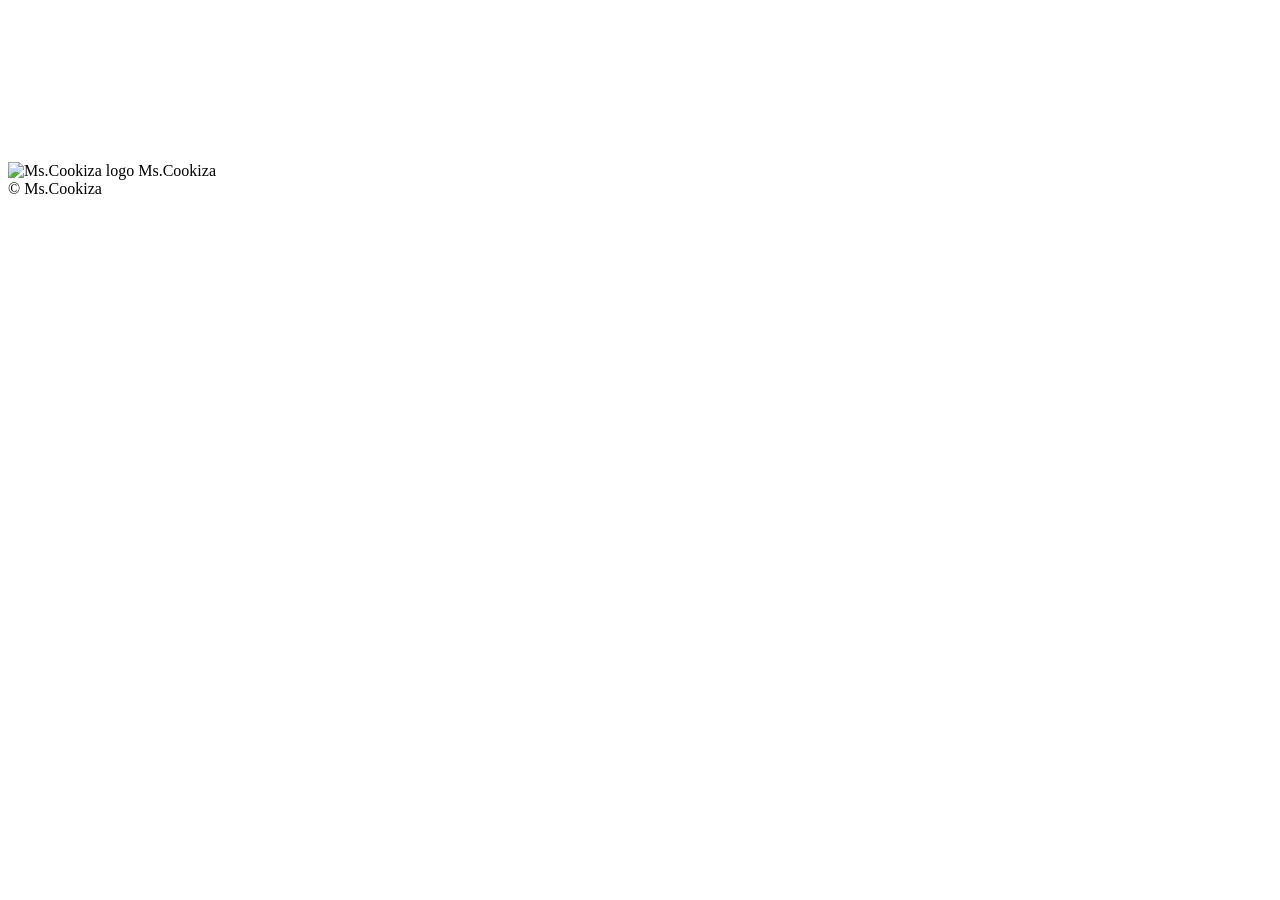
==== congrats.html @ 41e9b4df "Add files via upload" ====
<!DOCTYPE html>
<html lang="en">
<head>
  <meta charset="utf-8">
  <meta name="viewport" content="width=device-width, initial-scale=1">
  <title>Congratulations! · Ms.Cookiza</title>
  <meta name="robots" content="noindex">
  <meta name="theme-color" content="#008000">
  <link rel="icon" type="image/png" href="img/logo.png">
  <link rel="preconnect" href="https://fonts.googleapis.com">
  <link rel="preconnect" href="https://fonts.gstatic.com" crossorigin>
  <link href="https://fonts.googleapis.com/css2?family=Fredoka:wght@400;600;700&display=swap" rel="stylesheet">
  <link rel="stylesheet" href="css/style.css">
</head>
<body class="congrats-body">
  <canvas id="confetti" aria-hidden="true"></canvas>
  <div class="flag-bar" aria-hidden="true"><i></i><i></i><i></i></div>
  <div class="flag-hoist" aria-hidden="true"></div>

  <main class="page page--center">
    <header class="brand brand--small">
      <img class="brand__logo" src="img/logo.png" alt="Ms.Cookiza logo" width="72" height="72">
      <span class="brand__name">Ms.Cookiza</span>
    </header>

    <article class="card" id="card" hidden>
      <p class="card__eyebrow">Congratulations!</p>
      <h1 class="card__title">You won</h1>
      <p class="card__prize" id="prizeTitle"></p>
      <p class="card__desc" id="prizeDesc"></p>

      <div class="coupon">
        <span class="coupon__label">Your code</span>
        <strong class="coupon__code" id="couponCode"></strong>
        <button class="btn btn--ghost btn--small" id="copyBtn" type="button">Copy</button>
      </div>
      <p class="card__hint">Show this screen to the cashier to claim your prize.</p>

      <hr class="divider">

      <h2 class="follow__title">Follow us on Instagram for more sweet news</h2>
      <div class="follow">
        <a class="btn btn--social btn--instagram" id="igLink" target="_blank" rel="noopener noreferrer">
          <svg viewBox="0 0 24 24" width="22" height="22" aria-hidden="true"><path fill="currentColor" d="M7.8 2h8.4A5.8 5.8 0 0 1 22 7.8v8.4a5.8 5.8 0 0 1-5.8 5.8H7.8A5.8 5.8 0 0 1 2 16.2V7.8A5.8 5.8 0 0 1 7.8 2zm-.2 2A3.6 3.6 0 0 0 4 7.6v8.8A3.6 3.6 0 0 0 7.6 20h8.8a3.6 3.6 0 0 0 3.6-3.6V7.6A3.6 3.6 0 0 0 16.4 4H7.6zm9.65 1.5a1.25 1.25 0 1 1 0 2.5 1.25 1.25 0 0 1 0-2.5zM12 7a5 5 0 1 1 0 10 5 5 0 0 1 0-10zm0 2a3 3 0 1 0 0 6 3 3 0 0 0 0-6z"/></svg>
          Follow on Instagram
        </a>
      </div>
    </article>
  </main>

  <footer class="footer">© <span id="year"></span> Ms.Cookiza</footer>

  <script src="js/config.js"></script>
  <script src="js/congrats.js"></script>
</body>
</html>
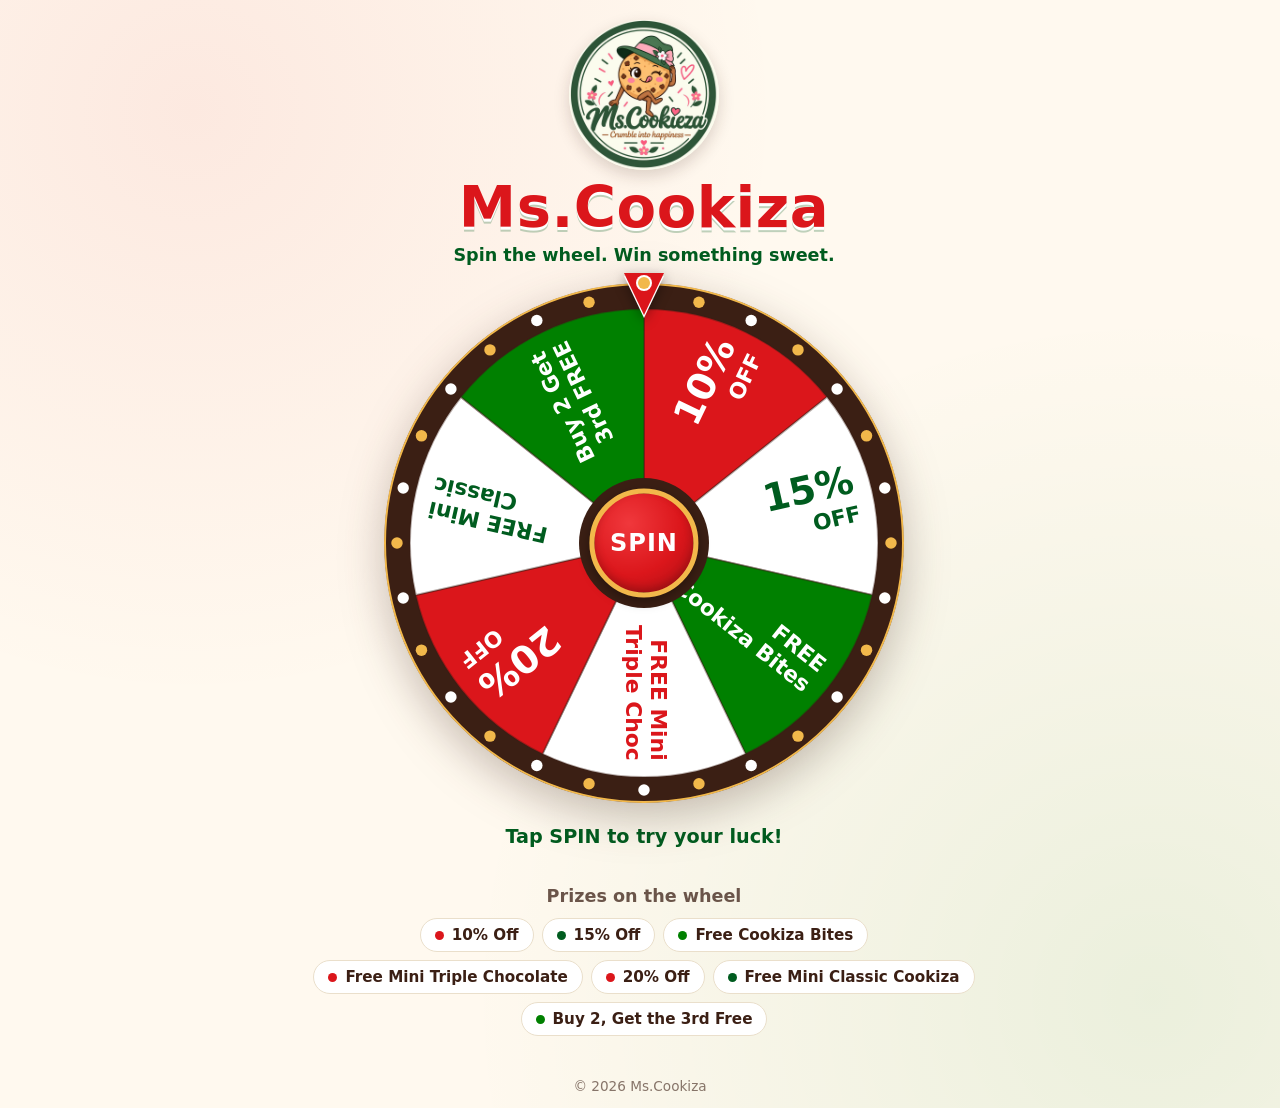
==== commit 502a4725: "Update congrats.html" ====
--- a/congrats.html
+++ b/congrats.html
@@ -14,8 +14,7 @@
 </head>
 <body class="congrats-body">
   <canvas id="confetti" aria-hidden="true"></canvas>
-  <div class="flag-bar" aria-hidden="true"><i></i><i></i><i></i></div>
-  <div class="flag-hoist" aria-hidden="true"></div>
+
 
   <main class="page page--center">
     <header class="brand brand--small">
--- a/css/style.css
+++ b/css/style.css
@@ -0,0 +1,200 @@
+/* Ms.Cookiza Spin & Win — Omani flag palette (white · red · green) */
+:root {
+  --red: #DB161B;
+  --red-dark: #A80F14;
+  --green: #008000;
+  --green-dark: #005C1F;
+  --white: #FFFFFF;
+  --cream: #FFF9EF;
+  --line: #EADFCB;
+  --ink: #3B1F14;          /* chocolate */
+  --gold: #F2B84B;
+  --radius: 22px;
+  --font: "Fredoka", "Segoe UI", system-ui, -apple-system, Roboto, sans-serif;
+}
+
+* { box-sizing: border-box; }
+html { -webkit-text-size-adjust: 100%; }
+body {
+  margin: 0;
+  min-height: 100vh;
+  min-height: 100dvh;
+  display: flex;
+  flex-direction: column;
+  font-family: var(--font);
+  color: var(--ink);
+  background:
+    radial-gradient(circle at 15% 10%, rgba(219,22,27,.07), transparent 40%),
+    radial-gradient(circle at 90% 90%, rgba(0,128,0,.08), transparent 45%),
+    var(--cream);
+}
+
+/* ---- Flag-inspired framing ---- */
+.flag-bar { display: grid; grid-template-rows: 1fr 1fr 1fr; height: 18px; border-bottom: 1px solid var(--line); }
+.flag-bar i:nth-child(1) { background: var(--white); }
+.flag-bar i:nth-child(2) { background: var(--red); }
+.flag-bar i:nth-child(3) { background: var(--green); }
+.flag-hoist { position: fixed; top: 18px; bottom: 0; left: 0; width: 12px; background: var(--red); z-index: 0; }
+@media (min-width: 760px) { .flag-hoist { width: 22px; } }
+
+.page {
+  position: relative;
+  z-index: 1;
+  flex: 1;
+  width: 100%;
+  max-width: 760px;
+  margin: 0 auto;
+  padding: 20px 22px 28px 30px;
+  text-align: center;
+}
+.page--center { display: flex; flex-direction: column; align-items: center; justify-content: center; }
+
+/* ---- Brand ---- */
+.brand__logo { display: block; margin: 0 auto; width: clamp(110px, 32vw, 150px); height: auto; border-radius: 50%; box-shadow: 0 6px 16px rgba(59,31,20,.18); }
+.brand__name {
+  margin: 4px 0 0;
+  font-size: clamp(2.4rem, 8vw, 3.6rem);
+  font-weight: 700;
+  letter-spacing: .5px;
+  color: var(--red);
+  text-shadow: 0 3px 0 var(--white), 0 5px 0 rgba(0,92,31,.25);
+}
+.brand__tag { margin: 4px 0 0; font-size: 1.1rem; color: var(--green-dark); font-weight: 600; }
+.brand--small { margin-bottom: 14px; }
+.brand--small .brand__name { font-size: 2rem; display: inline-block; vertical-align: middle; margin-left: 6px; }
+.brand--small .brand__logo { display: inline-block; width: 64px; vertical-align: middle; }
+
+/* ---- Wheel ---- */
+.stage { margin-top: 18px; }
+.wheel-wrap {
+  position: relative;
+  width: min(92vw, 520px);
+  aspect-ratio: 1;
+  margin: 0 auto;
+  filter: drop-shadow(0 14px 22px rgba(59,31,20,.28));
+}
+#wheel { width: 100%; height: 100%; display: block; border-radius: 50%; will-change: transform; }
+
+.pointer {
+  position: absolute;
+  top: -10px;
+  left: 50%;
+  width: 0; height: 0;
+  transform: translateX(-50%);
+  border-left: 20px solid transparent;
+  border-right: 20px solid transparent;
+  border-top: 42px solid var(--red);
+  z-index: 3;
+  filter: drop-shadow(0 3px 0 var(--white)) drop-shadow(0 4px 6px rgba(0,0,0,.35));
+}
+.pointer::after {
+  content: "";
+  position: absolute;
+  top: -38px; left: -6px;
+  width: 12px; height: 12px;
+  border-radius: 50%;
+  background: var(--gold);
+  box-shadow: 0 0 0 2px var(--white);
+}
+
+.hub {
+  position: absolute;
+  top: 50%; left: 50%;
+  width: 21%; aspect-ratio: 1;
+  transform: translate(-50%, -50%);
+  border: 5px solid var(--gold);
+  border-radius: 50%;
+  background: radial-gradient(circle at 35% 30%, #f0383c, var(--red) 55%, var(--red-dark));
+  color: var(--white);
+  font: 700 clamp(.95rem, 4.2vw, 1.5rem)/1 var(--font);
+  letter-spacing: 1px;
+  cursor: pointer;
+  z-index: 2;
+  box-shadow: 0 4px 12px rgba(0,0,0,.35), inset 0 -4px 8px rgba(0,0,0,.2);
+  animation: pulse 1.8s ease-in-out infinite;
+  transition: transform .15s ease, filter .15s ease;
+}
+.hub:hover:not(:disabled) { filter: brightness(1.08); }
+.hub:active:not(:disabled) { transform: translate(-50%, -50%) scale(.94); }
+.hub:focus-visible, .btn:focus-visible { outline: 3px solid var(--green); outline-offset: 3px; }
+.hub:disabled { animation: none; cursor: default; filter: saturate(.6); }
+@keyframes pulse {
+  0%, 100% { box-shadow: 0 4px 12px rgba(0,0,0,.35), 0 0 0 0 rgba(219,22,27,.5), inset 0 -4px 8px rgba(0,0,0,.2); }
+  50%      { box-shadow: 0 4px 12px rgba(0,0,0,.35), 0 0 0 14px rgba(219,22,27,0), inset 0 -4px 8px rgba(0,0,0,.2); }
+}
+
+.status { min-height: 1.6em; margin: 22px 0 12px; font-size: 1.2rem; font-weight: 600; color: var(--green-dark); }
+
+/* ---- Buttons ---- */
+.btn {
+  display: inline-flex; align-items: center; justify-content: center; gap: 10px;
+  padding: 13px 24px;
+  border: 2px solid transparent;
+  border-radius: 999px;
+  font: 600 1.05rem/1 var(--font);
+  text-decoration: none;
+  cursor: pointer;
+  transition: transform .15s ease, box-shadow .15s ease, filter .15s ease;
+}
+.btn:hover { transform: translateY(-2px); box-shadow: 0 8px 16px rgba(0,0,0,.18); }
+.btn--primary { background: var(--green); color: var(--white); }
+.btn--ghost { background: var(--white); color: var(--green-dark); border-color: var(--green); }
+.btn--small { padding: 9px 16px; font-size: .95rem; }
+.btn--social { width: 100%; color: var(--white); }
+.btn--instagram { background: linear-gradient(45deg, #F58529, #DD2A7B 45%, #8134AF 75%, #515BD4); }
+[hidden] { display: none !important; }
+
+/* ---- Prize list ---- */
+.prizes { margin-top: 30px; }
+.prizes h2 { margin: 0 0 12px; font-size: 1.1rem; color: var(--ink); opacity: .75; font-weight: 600; }
+.prizes__list { list-style: none; margin: 0; padding: 0; display: flex; flex-wrap: wrap; gap: 8px; justify-content: center; }
+.prizes__list li {
+  padding: 7px 14px;
+  border-radius: 999px;
+  background: var(--white);
+  border: 1.5px solid var(--line);
+  font-size: .95rem;
+  font-weight: 600;
+}
+.prizes__list li::before { content: ""; display: inline-block; width: 9px; height: 9px; margin-right: 8px; border-radius: 50%; background: var(--c, var(--red)); }
+
+/* ---- Congrats ---- */
+.congrats-body #confetti { position: fixed; inset: 0; width: 100%; height: 100%; pointer-events: none; z-index: 5; }
+.card {
+  width: min(100%, 460px);
+  padding: 30px 26px 28px;
+  background: var(--white);
+  border-radius: var(--radius);
+  border-top: 8px solid var(--red);
+  border-bottom: 8px solid var(--green);
+  box-shadow: 0 18px 40px rgba(59,31,20,.18);
+  animation: pop .6s cubic-bezier(.2,1.4,.4,1) both;
+}
+@keyframes pop { from { transform: scale(.85); opacity: 0; } to { transform: scale(1); opacity: 1; } }
+.card__eyebrow { margin: 0; font-size: 1.05rem; font-weight: 700; color: var(--green); text-transform: uppercase; letter-spacing: 2px; }
+.card__title { margin: 4px 0 0; font-size: 1.6rem; font-weight: 600; }
+.card__prize { margin: 6px 0 0; font-size: clamp(2rem, 9vw, 2.7rem); font-weight: 700; line-height: 1.1; color: var(--red); }
+.card__desc { margin: 10px 0 0; font-size: 1.05rem; }
+.card__hint { margin: 12px 0 0; font-size: .92rem; opacity: .75; }
+
+.coupon {
+  margin-top: 20px;
+  padding: 14px 16px;
+  display: flex; align-items: center; justify-content: center; flex-wrap: wrap; gap: 8px 14px;
+  border: 2.5px dashed var(--green);
+  border-radius: 16px;
+  background: #F3FAF3;
+}
+.coupon__label { font-size: .85rem; font-weight: 600; text-transform: uppercase; letter-spacing: 1px; color: var(--green-dark); }
+.coupon__code { font-size: 1.35rem; letter-spacing: 1.5px; font-weight: 700; word-break: break-all; }
+
+.divider { border: 0; border-top: 1.5px solid var(--line); margin: 24px 0 18px; }
+.follow__title { margin: 0 0 14px; font-size: 1.1rem; font-weight: 600; }
+.follow { display: grid; gap: 12px; }
+
+.footer { position: relative; z-index: 1; padding: 14px; text-align: center; font-size: .85rem; opacity: .6; }
+
+@media (prefers-reduced-motion: reduce) {
+  .hub, .card { animation: none; }
+  .btn { transition: none; }
+}
